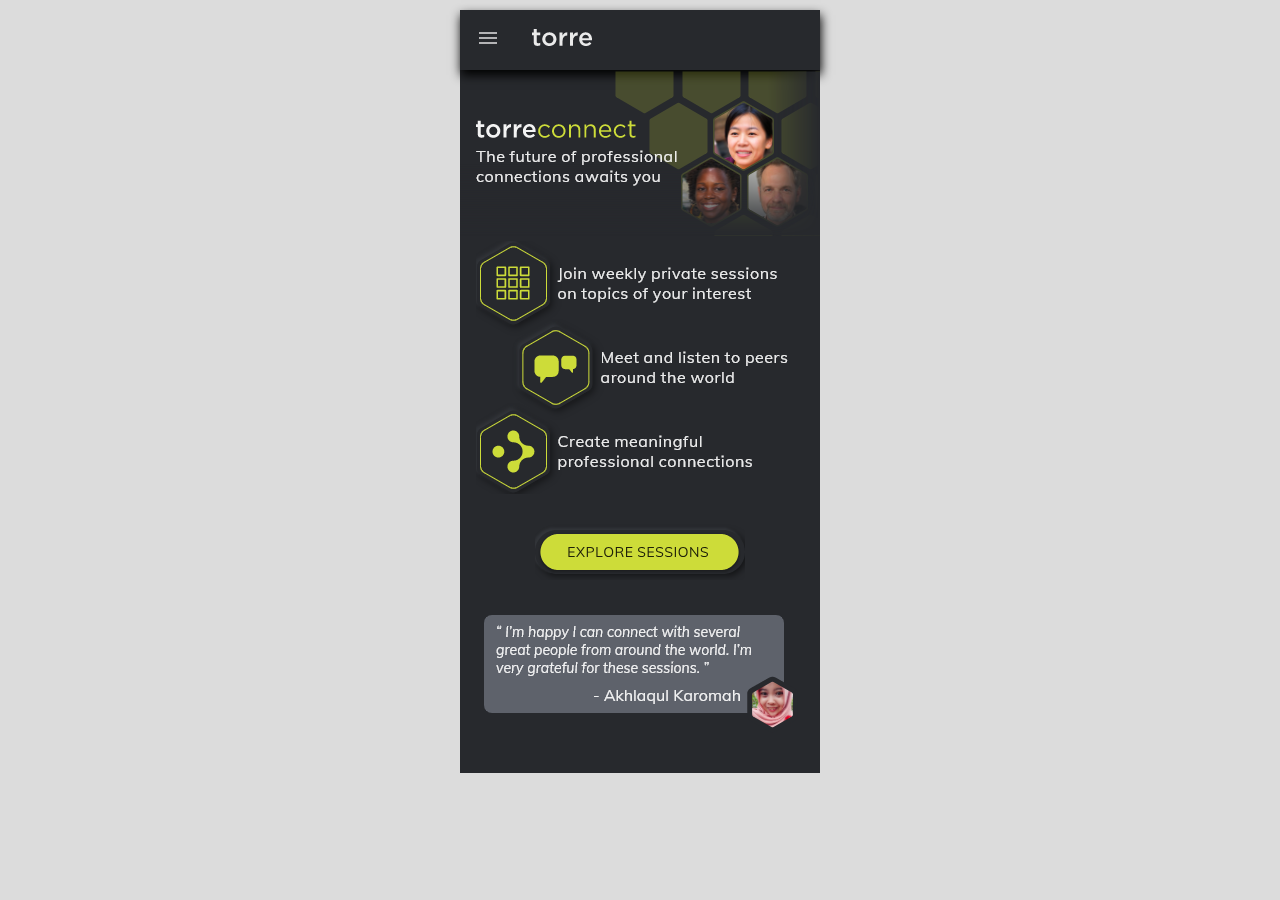
==== conect.html @ eb051bb3 "first 2 screens" ====
<!DOCTYPE html>
<html lang="en">
<head>
    <meta charset="UTF-8">
    <meta name="viewport" content="width=device-width, initial-scale=1.0">
    <link rel="stylesheet" href="css/main.css">
    <link rel="stylesheet" href="css/conect.css">
</head>
<body>
    <div class="main">
        <div class="appbar">
            <img src="images/connect/appbar_simple.png" alt="">
        </div>
        <img src="images/connect/lp_banner.png" alt="">
        <img class="center" src="images/connect/Group.png" alt="">
        <svg class="center" width="210px" height="56px" viewBox="0 0 210 56" version="1.1" xmlns:xlink="http://www.w3.org/1999/xlink" xmlns="http://www.w3.org/2000/svg">
        <desc>Created with Lunacy</desc>
        <defs>
            <filter filterUnits="userSpaceOnUse" color-interpolation-filters="sRGB" id="filter_1">
            <feFlood flood-opacity="0" result="BackgroundImageFix" />
            <feColorMatrix in="SourceAlpha" type="matrix" values="0 0 0 0 0 0 0 0 0 0 0 0 0 0 0 0 0 0 127 0" />
            <feOffset dx="2" dy="2" />
            <feGaussianBlur stdDeviation="3" />
            <feColorMatrix type="matrix" values="0 0 0 0 0.003921569 0 0 0 0 0.003921569 0 0 0 0 0.003921569 0 0 0 0.5019608 0" />
            <feBlend mode="normal" in2="BackgroundImageFix" result="effect0_dropShadow" />
            <feColorMatrix in="SourceAlpha" type="matrix" values="0 0 0 0 0 0 0 0 0 0 0 0 0 0 0 0 0 0 127 0" />
            <feOffset dx="-2" dy="-2" />
            <feGaussianBlur stdDeviation="1" />
            <feColorMatrix type="matrix" values="0 0 0 0 0.21960784 0 0 0 0 0.23137255 0 0 0 0 0.2509804 0 0 0 0.69803923 0" />
            <feBlend mode="normal" in2="effect0_dropShadow" result="effect1_dropShadow" />
            <feBlend mode="normal" in="SourceGraphic" in2="effect1_dropShadow" result="shape" />
            </filter>
            <filter filterUnits="userSpaceOnUse" color-interpolation-filters="sRGB" id="filter_2">
            <feFlood flood-opacity="0" result="BackgroundImageFix" />
            <feColorMatrix in="SourceAlpha" type="matrix" values="0 0 0 0 0 0 0 0 0 0 0 0 0 0 0 0 0 0 127 0" />
            <feOffset dx="0" dy="2" />
            <feGaussianBlur stdDeviation="1" />
            <feColorMatrix type="matrix" values="0 0 0 0 0 0 0 0 0 0 0 0 0 0 0 0 0 0 0.23921569 0" />
            <feBlend mode="normal" in2="BackgroundImageFix" result="effect0_dropShadow" />
            <feColorMatrix in="SourceAlpha" type="matrix" values="0 0 0 0 0 0 0 0 0 0 0 0 0 0 0 0 0 0 127 0" />
            <feOffset dx="0" dy="0" />
            <feGaussianBlur stdDeviation="1" />
            <feColorMatrix type="matrix" values="0 0 0 0 0 0 0 0 0 0 0 0 0 0 0 0 0 0 0.12156863 0" />
            <feBlend mode="normal" in2="effect0_dropShadow" result="effect1_dropShadow" />
            <feBlend mode="normal" in="SourceGraphic" in2="effect1_dropShadow" result="shape" />
            </filter>
        </defs>
        <g id="button">
            <g id="Group-3">
            <g filter="url(#filter_1)">
                <path d="M0 21.999L0 22.001Q0 22.541 0.0264988 23.0804Q0.0529975 23.6198 0.105931 24.1573Q0.158865 24.6947 0.238106 25.2289Q0.317347 25.7631 0.422705 26.2928Q0.528062 26.8225 0.659282 27.3463Q0.790503 27.8702 0.947269 28.387Q1.10404 28.9038 1.28597 29.4122Q1.46791 29.9207 1.67457 30.4196Q1.88124 30.9186 2.11214 31.4068Q2.34304 31.895 2.59761 32.3713Q2.85219 32.8475 3.12983 33.3107Q3.40747 33.774 3.7075 34.223Q4.00753 34.672 4.32924 35.1058Q4.65094 35.5396 4.99354 35.957Q5.33614 36.3745 5.69882 36.7746Q6.06149 37.1748 6.44336 37.5566Q6.82523 37.9385 7.22537 38.3012Q7.62552 38.6639 8.04298 39.0065Q8.46044 39.3491 8.89421 39.6708Q9.32798 39.9925 9.77701 40.2925Q10.226 40.5925 10.6893 40.8702Q11.1525 41.1478 11.6287 41.4024Q12.105 41.657 12.5932 41.8879Q13.0814 42.1188 13.5803 42.3254Q14.0793 42.5321 14.5878 42.714Q15.0962 42.896 15.613 43.0527Q16.1298 43.2095 16.6537 43.3407Q17.1775 43.4719 17.7072 43.5773Q18.2369 43.6826 18.7711 43.7619Q19.3053 43.8411 19.8427 43.8941Q20.3802 43.947 20.9196 43.9735Q21.459 44 21.999 44L188.001 44Q188.541 44 189.08 43.9735Q189.62 43.947 190.157 43.8941Q190.695 43.8411 191.229 43.7619Q191.763 43.6826 192.293 43.5773Q192.822 43.4719 193.346 43.3407Q193.87 43.2095 194.387 43.0527Q194.904 42.896 195.412 42.714Q195.921 42.5321 196.42 42.3254Q196.919 42.1188 197.407 41.8879Q197.895 41.657 198.371 41.4024Q198.847 41.1478 199.311 40.8702Q199.774 40.5925 200.223 40.2925Q200.672 39.9925 201.106 39.6708Q201.54 39.3491 201.957 39.0065Q202.374 38.6639 202.775 38.3012Q203.175 37.9385 203.557 37.5566Q203.938 37.1748 204.301 36.7746Q204.664 36.3745 205.006 35.957Q205.349 35.5396 205.671 35.1058Q205.992 34.672 206.292 34.223Q206.592 33.774 206.87 33.3107Q207.148 32.8475 207.402 32.3713Q207.657 31.895 207.888 31.4068Q208.119 30.9186 208.325 30.4196Q208.532 29.9207 208.714 29.4122Q208.896 28.9038 209.053 28.387Q209.209 27.8702 209.341 27.3463Q209.472 26.8225 209.577 26.2928Q209.683 25.7631 209.762 25.2289Q209.841 24.6947 209.894 24.1573Q209.947 23.6198 209.973 23.0804Q210 22.541 210 22.001L210 21.999Q210 21.459 209.973 20.9196Q209.947 20.3802 209.894 19.8427Q209.841 19.3053 209.762 18.7711Q209.683 18.2369 209.577 17.7072Q209.472 17.1775 209.341 16.6537Q209.209 16.1298 209.053 15.613Q208.896 15.0962 208.714 14.5878Q208.532 14.0793 208.325 13.5803Q208.119 13.0814 207.888 12.5932Q207.657 12.105 207.402 11.6287Q207.148 11.1525 206.87 10.6893Q206.592 10.226 206.292 9.77701Q205.992 9.32798 205.671 8.89421Q205.349 8.46044 205.006 8.04298Q204.664 7.62552 204.301 7.22537Q203.938 6.82523 203.557 6.44336Q203.175 6.06149 202.775 5.69882Q202.374 5.33614 201.957 4.99354Q201.54 4.65094 201.106 4.32924Q200.672 4.00753 200.223 3.7075Q199.774 3.40747 199.311 3.12983Q198.847 2.85219 198.371 2.59761Q197.895 2.34304 197.407 2.11214Q196.919 1.88124 196.42 1.67457Q195.921 1.46791 195.412 1.28597Q194.904 1.10404 194.387 0.947269Q193.87 0.790503 193.346 0.659282Q192.822 0.528062 192.293 0.422705Q191.763 0.317347 191.229 0.238106Q190.695 0.158865 190.157 0.105931Q189.62 0.0529975 189.08 0.0264988Q188.541 0 188.001 0L21.999 0Q21.459 0 20.9196 0.0264988Q20.3802 0.0529975 19.8427 0.105931Q19.3053 0.158865 18.7711 0.238106Q18.2369 0.317347 17.7072 0.422705Q17.1775 0.528062 16.6537 0.659282Q16.1298 0.790503 15.613 0.947269Q15.0962 1.10404 14.5878 1.28597Q14.0793 1.46791 13.5803 1.67457Q13.0814 1.88124 12.5932 2.11214Q12.105 2.34304 11.6287 2.59761Q11.1525 2.85219 10.6893 3.12983Q10.226 3.40747 9.77701 3.7075Q9.32798 4.00753 8.89421 4.32924Q8.46044 4.65094 8.04298 4.99354Q7.62552 5.33614 7.22537 5.69882Q6.82523 6.06149 6.44336 6.44336Q6.06149 6.82523 5.69882 7.22537Q5.33614 7.62552 4.99354 8.04298Q4.65094 8.46044 4.32924 8.89421Q4.00753 9.32798 3.7075 9.77701Q3.40747 10.226 3.12983 10.6893Q2.85219 11.1525 2.59761 11.6287Q2.34304 12.105 2.11214 12.5932Q1.88124 13.0814 1.67457 13.5803Q1.46791 14.0793 1.28597 14.5878Q1.10404 15.0962 0.947269 15.613Q0.790503 16.1298 0.659282 16.6537Q0.528062 17.1775 0.422705 17.7072Q0.317347 18.2369 0.238106 18.7711Q0.158865 19.3053 0.105931 19.8427Q0.0529975 20.3802 0.0264988 20.9196Q0 21.459 0 21.999Z" transform="translate(0 6)" id="button-bg" fill="#27292D" stroke="none" />
            </g>
            <g id="Group">
                <g filter="url(#filter_2)">
                <path d="M0 17.999L0 18.001Q0 18.4428 0.0216806 18.8842Q0.0433612 19.3255 0.0866701 19.7652Q0.129979 20.2049 0.194812 20.642Q0.259645 21.0791 0.345846 21.5124Q0.432047 21.9458 0.539407 22.3744Q0.646768 22.803 0.775031 23.2258Q0.903293 23.6487 1.05215 24.0647Q1.201 24.4807 1.37009 24.8889Q1.53918 25.2971 1.7281 25.6966Q1.91701 26.096 2.1253 26.4857Q2.33359 26.8753 2.56074 27.2543Q2.7879 27.6333 3.03338 28.0007Q3.27886 28.3681 3.54207 28.723Q3.80528 29.0779 4.08558 29.4194Q4.36589 29.761 4.66262 30.0884Q4.95935 30.4158 5.27178 30.7282Q5.58422 31.0406 5.91161 31.3374Q6.239 31.6341 6.58055 31.9144Q6.92211 32.1947 7.27701 32.4579Q7.63191 32.7211 7.99929 32.9666Q8.36668 33.2121 8.74566 33.4393Q9.12465 33.6664 9.51433 33.8747Q9.90401 34.083 10.3034 34.2719Q10.7029 34.4608 11.1111 34.6299Q11.5193 34.799 11.9353 34.9478Q12.3513 35.0967 12.7742 35.225Q13.197 35.3532 13.6256 35.4606Q14.0542 35.5679 14.4876 35.6541Q14.9209 35.7403 15.358 35.8052Q15.7951 35.87 16.2348 35.9133Q16.6745 35.9566 17.1158 35.9783Q17.5571 36 17.999 36L180.155 36Q180.596 36 181.038 35.9783Q181.479 35.9566 181.919 35.9133Q182.358 35.87 182.796 35.8052Q183.233 35.7403 183.666 35.6541Q184.099 35.5679 184.528 35.4606Q184.957 35.3532 185.379 35.225Q185.802 35.0967 186.218 34.9478Q186.634 34.799 187.042 34.6299Q187.451 34.4608 187.85 34.2719Q188.249 34.083 188.639 33.8747Q189.029 33.6664 189.408 33.4393Q189.787 33.2121 190.154 32.9666Q190.522 32.7211 190.876 32.4579Q191.231 32.1947 191.573 31.9144Q191.914 31.6341 192.242 31.3374Q192.569 31.0406 192.882 30.7282Q193.194 30.4158 193.491 30.0884Q193.788 29.761 194.068 29.4194Q194.348 29.0779 194.611 28.723Q194.875 28.3681 195.12 28.0007Q195.366 27.6333 195.593 27.2543Q195.82 26.8753 196.028 26.4857Q196.236 26.096 196.425 25.6966Q196.614 25.2971 196.783 24.8889Q196.952 24.4807 197.101 24.0647Q197.25 23.6487 197.378 23.2258Q197.507 22.803 197.614 22.3744Q197.721 21.9458 197.808 21.5124Q197.894 21.0791 197.959 20.642Q198.024 20.2049 198.067 19.7652Q198.11 19.3255 198.132 18.8842Q198.154 18.4428 198.154 18.001L198.154 17.999Q198.154 17.5571 198.132 17.1158Q198.11 16.6745 198.067 16.2348Q198.023 15.7951 197.959 15.358Q197.894 14.9209 197.808 14.4876Q197.721 14.0542 197.614 13.6256Q197.507 13.197 197.378 12.7742Q197.25 12.3513 197.101 11.9353Q196.952 11.5193 196.783 11.1111Q196.614 10.7029 196.425 10.3034Q196.236 9.90401 196.028 9.51433Q195.82 9.12465 195.593 8.74567Q195.366 8.36668 195.12 7.99929Q194.875 7.63191 194.611 7.27701Q194.348 6.92211 194.068 6.58056Q193.788 6.239 193.491 5.91161Q193.194 5.58422 192.882 5.27178Q192.569 4.95935 192.242 4.66262Q191.914 4.36589 191.573 4.08558Q191.231 3.80528 190.876 3.54207Q190.522 3.27886 190.154 3.03338Q189.787 2.7879 189.408 2.56074Q189.029 2.33359 188.639 2.1253Q188.249 1.91701 187.85 1.7281Q187.451 1.53918 187.042 1.37009Q186.634 1.201 186.218 1.05215Q185.802 0.903293 185.379 0.775031Q184.957 0.646768 184.528 0.539407Q184.099 0.432047 183.666 0.345846Q183.233 0.259645 182.796 0.194812Q182.358 0.129979 181.919 0.0866701Q181.479 0.0433612 181.038 0.0216806Q180.596 0 180.155 0L17.999 0Q17.5571 0 17.1158 0.0216806Q16.6745 0.0433612 16.2348 0.0866701Q15.7951 0.129979 15.358 0.194812Q14.9209 0.259645 14.4876 0.345846Q14.0542 0.432047 13.6256 0.539407Q13.197 0.646768 12.7742 0.775031Q12.3513 0.903293 11.9353 1.05215Q11.5193 1.201 11.1111 1.37009Q10.7029 1.53918 10.3034 1.7281Q9.90401 1.91701 9.51433 2.1253Q9.12465 2.33359 8.74567 2.56074Q8.36668 2.7879 7.99929 3.03338Q7.63191 3.27886 7.27701 3.54207Q6.92211 3.80528 6.58056 4.08558Q6.239 4.36589 5.91161 4.66262Q5.58422 4.95935 5.27178 5.27178Q4.95935 5.58422 4.66262 5.91161Q4.36589 6.239 4.08558 6.58055Q3.80528 6.92211 3.54207 7.27701Q3.27886 7.63191 3.03338 7.99929Q2.7879 8.36668 2.56074 8.74566Q2.33359 9.12465 2.1253 9.51433Q1.91701 9.90401 1.7281 10.3034Q1.53918 10.7029 1.37009 11.1111Q1.201 11.5193 1.05215 11.9353Q0.903293 12.3513 0.775031 12.7742Q0.646768 13.197 0.539407 13.6256Q0.432047 14.0542 0.345846 14.4876Q0.259645 14.9209 0.194812 15.358Q0.129979 15.7951 0.0866701 16.2348Q0.0433612 16.6745 0.0216806 17.1158Q0 17.5571 0 17.999Z" transform="translate(5.43305 10)" id="button-bg" fill="#CDDC39" stroke="none" />
                </g>
                <g id="EXPLORE-SESSIONS" fill="#000000" fill-opacity="0.8509804">
                <path d="M71.274 32.48Q72.289 33.096 73.689 33.096Q75.089 33.096 76.104 32.48Q77.119 31.864 77.672 30.716Q78.225 29.568 78.225 27.986Q78.225 26.418 77.679 25.277Q77.133 24.136 76.111 23.52Q75.089 22.904 73.689 22.904Q72.275 22.904 71.26 23.52Q70.245 24.136 69.699 25.277Q69.153 26.418 69.153 28Q69.153 29.568 69.706 30.716Q70.259 31.864 71.274 32.48ZM106.577 33.096Q105.807 33.096 105.135 32.963Q104.463 32.83 103.889 32.543Q103.315 32.256 102.853 31.836L103.287 30.954Q104.043 31.584 104.806 31.85Q105.569 32.116 106.591 32.116Q107.781 32.116 108.439 31.647Q109.097 31.178 109.097 30.324Q109.097 29.806 108.768 29.491Q108.439 29.176 107.872 28.987Q107.305 28.798 106.591 28.63Q105.877 28.476 105.233 28.273Q104.589 28.07 104.092 27.762Q103.595 27.454 103.315 26.978Q103.035 26.502 103.035 25.788Q103.035 24.934 103.483 24.283Q103.931 23.632 104.743 23.268Q105.555 22.904 106.661 22.904Q107.347 22.904 107.977 23.051Q108.607 23.198 109.146 23.478Q109.685 23.758 110.105 24.164L109.657 25.046Q108.971 24.444 108.243 24.164Q107.515 23.884 106.661 23.884Q105.499 23.884 104.841 24.374Q104.183 24.864 104.183 25.746Q104.183 26.292 104.477 26.628Q104.771 26.964 105.303 27.167Q105.835 27.37 106.521 27.538Q107.249 27.706 107.921 27.902Q108.593 28.098 109.118 28.385Q109.643 28.672 109.951 29.127Q110.259 29.582 110.259 30.282Q110.259 31.136 109.811 31.766Q109.363 32.396 108.537 32.746Q107.711 33.096 106.577 33.096ZM124.531 33.096Q123.761 33.096 123.089 32.963Q122.417 32.83 121.843 32.543Q121.269 32.256 120.807 31.836L121.241 30.954Q121.997 31.584 122.76 31.85Q123.523 32.116 124.545 32.116Q125.735 32.116 126.393 31.647Q127.051 31.178 127.051 30.324Q127.051 29.806 126.722 29.491Q126.393 29.176 125.826 28.987Q125.259 28.798 124.545 28.63Q123.831 28.476 123.187 28.273Q122.543 28.07 122.046 27.762Q121.549 27.454 121.269 26.978Q120.989 26.502 120.989 25.788Q120.989 24.934 121.437 24.283Q121.885 23.632 122.697 23.268Q123.509 22.904 124.615 22.904Q125.301 22.904 125.931 23.051Q126.561 23.198 127.1 23.478Q127.639 23.758 128.059 24.164L127.611 25.046Q126.925 24.444 126.197 24.164Q125.469 23.884 124.615 23.884Q123.453 23.884 122.795 24.374Q122.137 24.864 122.137 25.746Q122.137 26.292 122.431 26.628Q122.725 26.964 123.257 27.167Q123.789 27.37 124.475 27.538Q125.203 27.706 125.875 27.902Q126.547 28.098 127.072 28.385Q127.597 28.672 127.905 29.127Q128.213 29.582 128.213 30.282Q128.213 31.136 127.765 31.766Q127.317 32.396 126.491 32.746Q125.665 33.096 124.531 33.096ZM132.311 32.963Q132.983 33.096 133.753 33.096Q134.887 33.096 135.713 32.746Q136.539 32.396 136.987 31.766Q137.435 31.136 137.435 30.282Q137.435 29.582 137.127 29.127Q136.819 28.672 136.294 28.385Q135.769 28.098 135.097 27.902Q134.425 27.706 133.697 27.538Q133.011 27.37 132.479 27.167Q131.947 26.964 131.653 26.628Q131.359 26.292 131.359 25.746Q131.359 24.864 132.017 24.374Q132.675 23.884 133.837 23.884Q134.691 23.884 135.419 24.164Q136.147 24.444 136.833 25.046L137.281 24.164Q136.861 23.758 136.322 23.478Q135.783 23.198 135.153 23.051Q134.523 22.904 133.837 22.904Q132.731 22.904 131.919 23.268Q131.107 23.632 130.659 24.283Q130.211 24.934 130.211 25.788Q130.211 26.502 130.491 26.978Q130.771 27.454 131.268 27.762Q131.765 28.07 132.409 28.273Q133.053 28.476 133.767 28.63Q134.481 28.798 135.048 28.987Q135.615 29.176 135.944 29.491Q136.273 29.806 136.273 30.324Q136.273 31.178 135.615 31.647Q134.957 32.116 133.767 32.116Q132.745 32.116 131.982 31.85Q131.219 31.584 130.463 30.954L130.029 31.836Q130.491 32.256 131.065 32.543Q131.639 32.83 132.311 32.963ZM145.68 32.48Q146.695 33.096 148.095 33.096Q149.495 33.096 150.51 32.48Q151.525 31.864 152.078 30.716Q152.631 29.568 152.631 27.986Q152.631 26.418 152.085 25.277Q151.539 24.136 150.517 23.52Q149.495 22.904 148.095 22.904Q146.681 22.904 145.666 23.52Q144.651 24.136 144.105 25.277Q143.559 26.418 143.559 28Q143.559 29.568 144.112 30.716Q144.665 31.864 145.68 32.48ZM167.897 32.963Q168.569 33.096 169.339 33.096Q170.473 33.096 171.299 32.746Q172.125 32.396 172.573 31.766Q173.021 31.136 173.021 30.282Q173.021 29.582 172.713 29.127Q172.405 28.672 171.88 28.385Q171.355 28.098 170.683 27.902Q170.011 27.706 169.283 27.538Q168.597 27.37 168.065 27.167Q167.533 26.964 167.239 26.628Q166.945 26.292 166.945 25.746Q166.945 24.864 167.603 24.374Q168.261 23.884 169.423 23.884Q170.277 23.884 171.005 24.164Q171.733 24.444 172.419 25.046L172.867 24.164Q172.447 23.758 171.908 23.478Q171.369 23.198 170.739 23.051Q170.109 22.904 169.423 22.904Q168.317 22.904 167.505 23.268Q166.693 23.632 166.245 24.283Q165.797 24.934 165.797 25.788Q165.797 26.502 166.077 26.978Q166.357 27.454 166.854 27.762Q167.351 28.07 167.995 28.273Q168.639 28.476 169.353 28.63Q170.067 28.798 170.634 28.987Q171.201 29.176 171.53 29.491Q171.859 29.806 171.859 30.324Q171.859 31.178 171.201 31.647Q170.543 32.116 169.353 32.116Q168.331 32.116 167.568 31.85Q166.805 31.584 166.049 30.954L165.615 31.836Q166.077 32.256 166.651 32.543Q167.225 32.83 167.897 32.963ZM33.413 32.984L33.413 23.016L39.713 23.016L39.713 23.968L34.547 23.968L34.547 27.44L39.433 27.44L39.433 28.406L34.547 28.406L34.547 32.032L39.713 32.032L39.713 32.984L33.413 32.984ZM42.397 32.984L41.025 32.984L44.819 27.874L41.207 23.016L42.579 23.016L45.491 27.02L48.403 23.016L49.761 23.016L46.135 27.888L49.929 32.984L48.571 32.984L45.477 28.756L42.397 32.984ZM51.773 23.016L51.773 32.984L52.921 32.984L52.921 28.602L55.749 28.602Q57.275 28.602 58.143 27.846Q59.011 27.09 59.011 25.802Q59.011 24.5 58.15 23.758Q57.289 23.016 55.749 23.016L51.773 23.016ZM61.387 32.984L61.387 23.016L62.535 23.016L62.535 32.004L67.533 32.004L67.533 32.984L61.387 32.984ZM80.825 23.016L84.787 23.016Q86.397 23.016 87.258 23.73Q88.119 24.444 88.119 25.788Q88.119 27.076 87.244 27.811Q86.7878 28.1942 86.1395 28.3776Q86.4877 28.4411 86.761 28.651Q87.153 28.952 87.391 29.61L88.651 32.984L87.433 32.984L86.201 29.666Q85.963 29.036 85.55 28.833Q85.137 28.63 84.451 28.63L81.959 28.63L81.959 32.984L80.825 32.984L80.825 23.016ZM97.327 23.016L91.027 23.016L91.027 32.984L97.327 32.984L97.327 32.032L92.161 32.032L92.161 28.406L97.047 28.406L97.047 27.44L92.161 27.44L92.161 23.968L97.327 23.968L97.327 23.016ZM118.935 23.016L112.635 23.016L112.635 32.984L118.935 32.984L118.935 32.032L113.769 32.032L113.769 28.406L118.655 28.406L118.655 27.44L113.769 27.44L113.769 23.968L118.935 23.968L118.935 23.016ZM139.811 23.016L140.959 23.016L140.959 32.984L139.811 32.984L139.811 23.016ZM155.231 23.016L156.113 23.016L162.133 31.0382L162.133 23.016L163.225 23.016L163.225 32.984L162.329 32.984L156.309 24.9573L156.309 32.984L155.231 32.984L155.231 23.016ZM76.153 31.045Q75.271 32.116 73.689 32.116Q72.107 32.116 71.218 31.038Q70.329 29.96 70.329 27.986Q70.329 26.012 71.218 24.948Q72.107 23.884 73.689 23.884Q75.271 23.884 76.153 24.941Q77.035 25.998 77.035 27.986Q77.035 29.974 76.153 31.045ZM150.559 31.045Q149.677 32.116 148.095 32.116Q146.513 32.116 145.624 31.038Q144.735 29.96 144.735 27.986Q144.735 26.012 145.624 24.948Q146.513 23.884 148.095 23.884Q149.677 23.884 150.559 24.941Q151.441 25.998 151.441 27.986Q151.441 29.974 150.559 31.045ZM55.651 27.65L52.921 27.65L52.921 23.968L55.651 23.968Q56.757 23.968 57.317 24.444Q57.877 24.92 57.877 25.802Q57.877 26.684 57.317 27.167Q56.757 27.65 55.651 27.65ZM81.959 27.678L84.689 27.678Q85.851 27.678 86.418 27.202Q86.985 26.726 86.985 25.802Q86.985 24.878 86.425 24.423Q85.865 23.968 84.689 23.968L81.959 23.968L81.959 27.678Z" />
                </g>
            </g>
            </g>
        </g>
        </svg>
        <img class="center" src="images/connect/testimonial copy 2.png" alt="">
    </div>
</body>
</html>
---- css/main.css ----
body {
    width: 360px;
    height: 640px;
    margin: 10px auto;
    background-color: gainsboro;
}
---- css/conect.css ----
body {
    width: 360px;
    max-height: 640px;
    margin: 10px auto;
    background-color: gainsboro;
}

.main {
    position: relative;
    background-color: #27292D;
    padding-bottom: 40px;
}

.appbar {
    box-shadow: 1px 5px 10px black;
}

.center {
    margin: auto;
    display: block;
}

svg {
    margin: 30px auto !important;
}
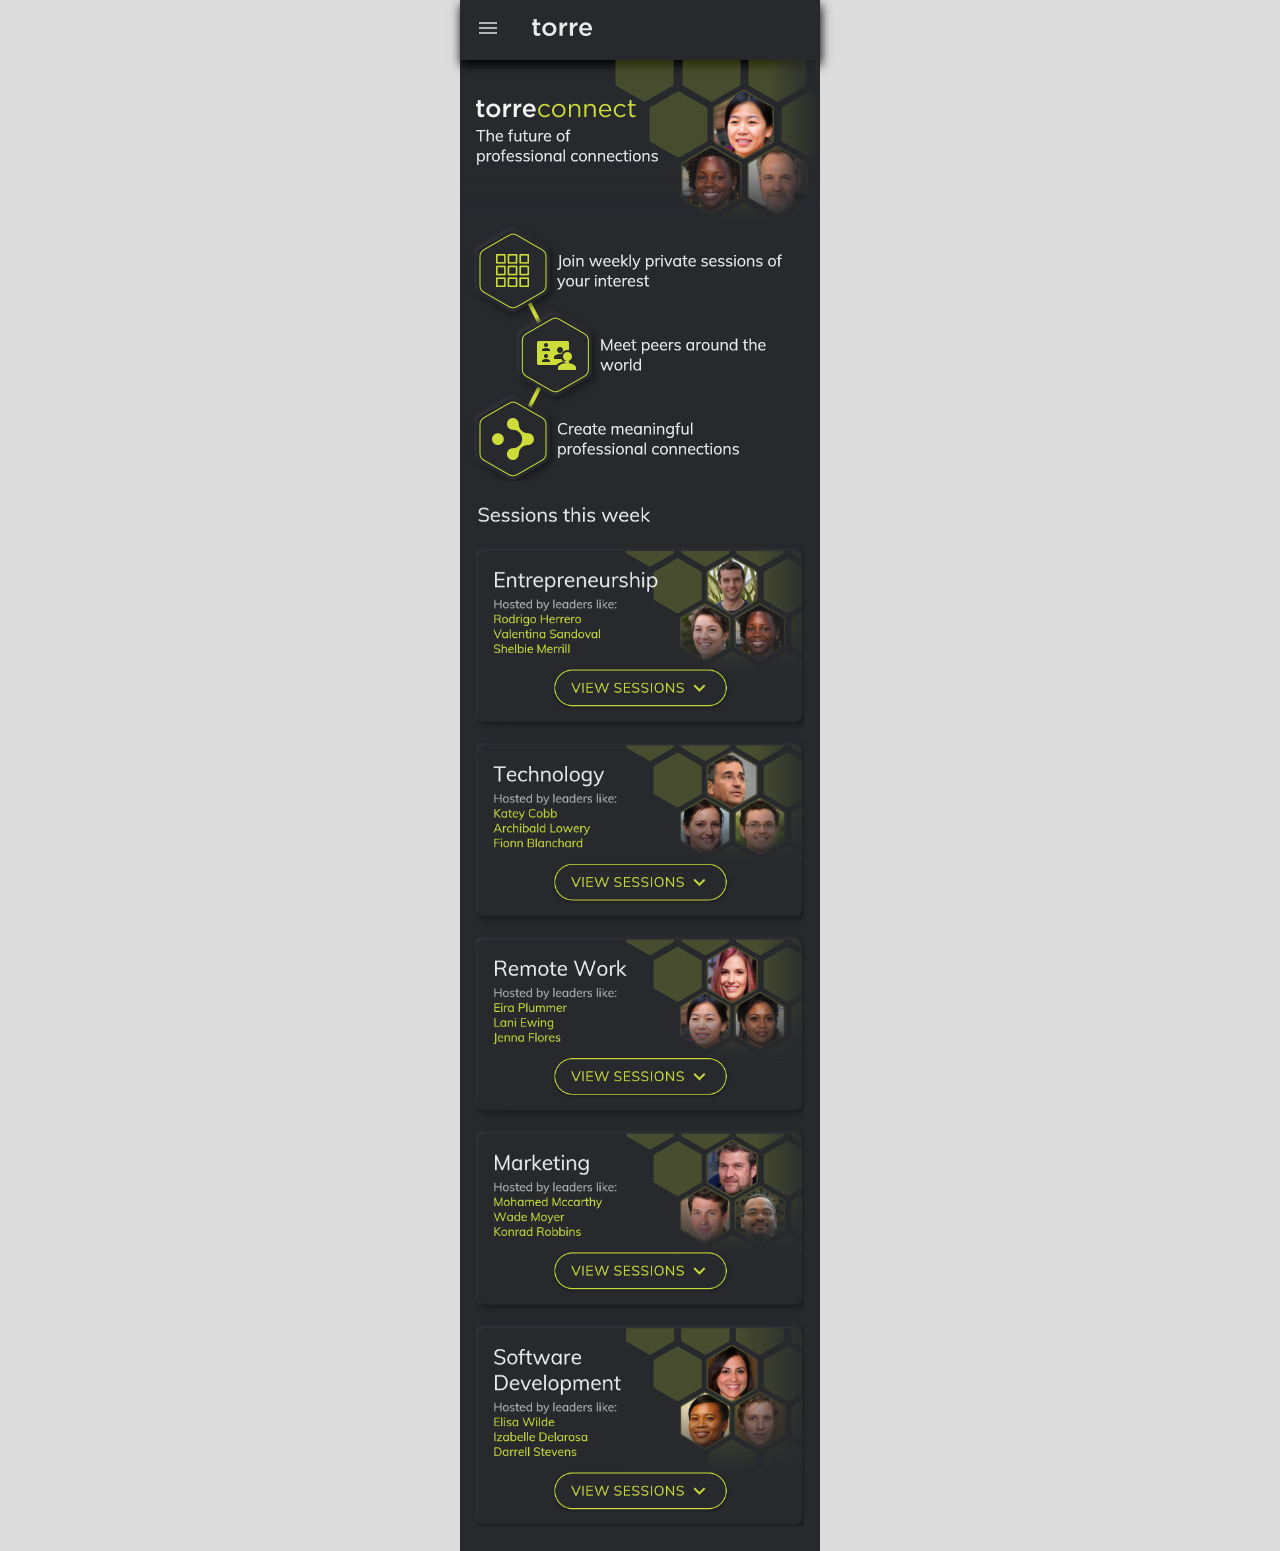
==== commit 4a13ddc4: "motivations-setup" ====
--- a/conect.html
+++ b/conect.html
@@ -11,57 +11,13 @@
         <div class="appbar">
             <img src="images/connect/appbar_simple.png" alt="">
         </div>
-        <img src="images/connect/lp_banner.png" alt="">
-        <img class="center" src="images/connect/Group.png" alt="">
-        <svg class="center" width="210px" height="56px" viewBox="0 0 210 56" version="1.1" xmlns:xlink="http://www.w3.org/1999/xlink" xmlns="http://www.w3.org/2000/svg">
-        <desc>Created with Lunacy</desc>
-        <defs>
-            <filter filterUnits="userSpaceOnUse" color-interpolation-filters="sRGB" id="filter_1">
-            <feFlood flood-opacity="0" result="BackgroundImageFix" />
-            <feColorMatrix in="SourceAlpha" type="matrix" values="0 0 0 0 0 0 0 0 0 0 0 0 0 0 0 0 0 0 127 0" />
-            <feOffset dx="2" dy="2" />
-            <feGaussianBlur stdDeviation="3" />
-            <feColorMatrix type="matrix" values="0 0 0 0 0.003921569 0 0 0 0 0.003921569 0 0 0 0 0.003921569 0 0 0 0.5019608 0" />
-            <feBlend mode="normal" in2="BackgroundImageFix" result="effect0_dropShadow" />
-            <feColorMatrix in="SourceAlpha" type="matrix" values="0 0 0 0 0 0 0 0 0 0 0 0 0 0 0 0 0 0 127 0" />
-            <feOffset dx="-2" dy="-2" />
-            <feGaussianBlur stdDeviation="1" />
-            <feColorMatrix type="matrix" values="0 0 0 0 0.21960784 0 0 0 0 0.23137255 0 0 0 0 0.2509804 0 0 0 0.69803923 0" />
-            <feBlend mode="normal" in2="effect0_dropShadow" result="effect1_dropShadow" />
-            <feBlend mode="normal" in="SourceGraphic" in2="effect1_dropShadow" result="shape" />
-            </filter>
-            <filter filterUnits="userSpaceOnUse" color-interpolation-filters="sRGB" id="filter_2">
-            <feFlood flood-opacity="0" result="BackgroundImageFix" />
-            <feColorMatrix in="SourceAlpha" type="matrix" values="0 0 0 0 0 0 0 0 0 0 0 0 0 0 0 0 0 0 127 0" />
-            <feOffset dx="0" dy="2" />
-            <feGaussianBlur stdDeviation="1" />
-            <feColorMatrix type="matrix" values="0 0 0 0 0 0 0 0 0 0 0 0 0 0 0 0 0 0 0.23921569 0" />
-            <feBlend mode="normal" in2="BackgroundImageFix" result="effect0_dropShadow" />
-            <feColorMatrix in="SourceAlpha" type="matrix" values="0 0 0 0 0 0 0 0 0 0 0 0 0 0 0 0 0 0 127 0" />
-            <feOffset dx="0" dy="0" />
-            <feGaussianBlur stdDeviation="1" />
-            <feColorMatrix type="matrix" values="0 0 0 0 0 0 0 0 0 0 0 0 0 0 0 0 0 0 0.12156863 0" />
-            <feBlend mode="normal" in2="effect0_dropShadow" result="effect1_dropShadow" />
-            <feBlend mode="normal" in="SourceGraphic" in2="effect1_dropShadow" result="shape" />
-            </filter>
-        </defs>
-        <g id="button">
-            <g id="Group-3">
-            <g filter="url(#filter_1)">
-                <path d="M0 21.999L0 22.001Q0 22.541 0.0264988 23.0804Q0.0529975 23.6198 0.105931 24.1573Q0.158865 24.6947 0.238106 25.2289Q0.317347 25.7631 0.422705 26.2928Q0.528062 26.8225 0.659282 27.3463Q0.790503 27.8702 0.947269 28.387Q1.10404 28.9038 1.28597 29.4122Q1.46791 29.9207 1.67457 30.4196Q1.88124 30.9186 2.11214 31.4068Q2.34304 31.895 2.59761 32.3713Q2.85219 32.8475 3.12983 33.3107Q3.40747 33.774 3.7075 34.223Q4.00753 34.672 4.32924 35.1058Q4.65094 35.5396 4.99354 35.957Q5.33614 36.3745 5.69882 36.7746Q6.06149 37.1748 6.44336 37.5566Q6.82523 37.9385 7.22537 38.3012Q7.62552 38.6639 8.04298 39.0065Q8.46044 39.3491 8.89421 39.6708Q9.32798 39.9925 9.77701 40.2925Q10.226 40.5925 10.6893 40.8702Q11.1525 41.1478 11.6287 41.4024Q12.105 41.657 12.5932 41.8879Q13.0814 42.1188 13.5803 42.3254Q14.0793 42.5321 14.5878 42.714Q15.0962 42.896 15.613 43.0527Q16.1298 43.2095 16.6537 43.3407Q17.1775 43.4719 17.7072 43.5773Q18.2369 43.6826 18.7711 43.7619Q19.3053 43.8411 19.8427 43.8941Q20.3802 43.947 20.9196 43.9735Q21.459 44 21.999 44L188.001 44Q188.541 44 189.08 43.9735Q189.62 43.947 190.157 43.8941Q190.695 43.8411 191.229 43.7619Q191.763 43.6826 192.293 43.5773Q192.822 43.4719 193.346 43.3407Q193.87 43.2095 194.387 43.0527Q194.904 42.896 195.412 42.714Q195.921 42.5321 196.42 42.3254Q196.919 42.1188 197.407 41.8879Q197.895 41.657 198.371 41.4024Q198.847 41.1478 199.311 40.8702Q199.774 40.5925 200.223 40.2925Q200.672 39.9925 201.106 39.6708Q201.54 39.3491 201.957 39.0065Q202.374 38.6639 202.775 38.3012Q203.175 37.9385 203.557 37.5566Q203.938 37.1748 204.301 36.7746Q204.664 36.3745 205.006 35.957Q205.349 35.5396 205.671 35.1058Q205.992 34.672 206.292 34.223Q206.592 33.774 206.87 33.3107Q207.148 32.8475 207.402 32.3713Q207.657 31.895 207.888 31.4068Q208.119 30.9186 208.325 30.4196Q208.532 29.9207 208.714 29.4122Q208.896 28.9038 209.053 28.387Q209.209 27.8702 209.341 27.3463Q209.472 26.8225 209.577 26.2928Q209.683 25.7631 209.762 25.2289Q209.841 24.6947 209.894 24.1573Q209.947 23.6198 209.973 23.0804Q210 22.541 210 22.001L210 21.999Q210 21.459 209.973 20.9196Q209.947 20.3802 209.894 19.8427Q209.841 19.3053 209.762 18.7711Q209.683 18.2369 209.577 17.7072Q209.472 17.1775 209.341 16.6537Q209.209 16.1298 209.053 15.613Q208.896 15.0962 208.714 14.5878Q208.532 14.0793 208.325 13.5803Q208.119 13.0814 207.888 12.5932Q207.657 12.105 207.402 11.6287Q207.148 11.1525 206.87 10.6893Q206.592 10.226 206.292 9.77701Q205.992 9.32798 205.671 8.89421Q205.349 8.46044 205.006 8.04298Q204.664 7.62552 204.301 7.22537Q203.938 6.82523 203.557 6.44336Q203.175 6.06149 202.775 5.69882Q202.374 5.33614 201.957 4.99354Q201.54 4.65094 201.106 4.32924Q200.672 4.00753 200.223 3.7075Q199.774 3.40747 199.311 3.12983Q198.847 2.85219 198.371 2.59761Q197.895 2.34304 197.407 2.11214Q196.919 1.88124 196.42 1.67457Q195.921 1.46791 195.412 1.28597Q194.904 1.10404 194.387 0.947269Q193.87 0.790503 193.346 0.659282Q192.822 0.528062 192.293 0.422705Q191.763 0.317347 191.229 0.238106Q190.695 0.158865 190.157 0.105931Q189.62 0.0529975 189.08 0.0264988Q188.541 0 188.001 0L21.999 0Q21.459 0 20.9196 0.0264988Q20.3802 0.0529975 19.8427 0.105931Q19.3053 0.158865 18.7711 0.238106Q18.2369 0.317347 17.7072 0.422705Q17.1775 0.528062 16.6537 0.659282Q16.1298 0.790503 15.613 0.947269Q15.0962 1.10404 14.5878 1.28597Q14.0793 1.46791 13.5803 1.67457Q13.0814 1.88124 12.5932 2.11214Q12.105 2.34304 11.6287 2.59761Q11.1525 2.85219 10.6893 3.12983Q10.226 3.40747 9.77701 3.7075Q9.32798 4.00753 8.89421 4.32924Q8.46044 4.65094 8.04298 4.99354Q7.62552 5.33614 7.22537 5.69882Q6.82523 6.06149 6.44336 6.44336Q6.06149 6.82523 5.69882 7.22537Q5.33614 7.62552 4.99354 8.04298Q4.65094 8.46044 4.32924 8.89421Q4.00753 9.32798 3.7075 9.77701Q3.40747 10.226 3.12983 10.6893Q2.85219 11.1525 2.59761 11.6287Q2.34304 12.105 2.11214 12.5932Q1.88124 13.0814 1.67457 13.5803Q1.46791 14.0793 1.28597 14.5878Q1.10404 15.0962 0.947269 15.613Q0.790503 16.1298 0.659282 16.6537Q0.528062 17.1775 0.422705 17.7072Q0.317347 18.2369 0.238106 18.7711Q0.158865 19.3053 0.105931 19.8427Q0.0529975 20.3802 0.0264988 20.9196Q0 21.459 0 21.999Z" transform="translate(0 6)" id="button-bg" fill="#27292D" stroke="none" />
-            </g>
-            <g id="Group">
-                <g filter="url(#filter_2)">
-                <path d="M0 17.999L0 18.001Q0 18.4428 0.0216806 18.8842Q0.0433612 19.3255 0.0866701 19.7652Q0.129979 20.2049 0.194812 20.642Q0.259645 21.0791 0.345846 21.5124Q0.432047 21.9458 0.539407 22.3744Q0.646768 22.803 0.775031 23.2258Q0.903293 23.6487 1.05215 24.0647Q1.201 24.4807 1.37009 24.8889Q1.53918 25.2971 1.7281 25.6966Q1.91701 26.096 2.1253 26.4857Q2.33359 26.8753 2.56074 27.2543Q2.7879 27.6333 3.03338 28.0007Q3.27886 28.3681 3.54207 28.723Q3.80528 29.0779 4.08558 29.4194Q4.36589 29.761 4.66262 30.0884Q4.95935 30.4158 5.27178 30.7282Q5.58422 31.0406 5.91161 31.3374Q6.239 31.6341 6.58055 31.9144Q6.92211 32.1947 7.27701 32.4579Q7.63191 32.7211 7.99929 32.9666Q8.36668 33.2121 8.74566 33.4393Q9.12465 33.6664 9.51433 33.8747Q9.90401 34.083 10.3034 34.2719Q10.7029 34.4608 11.1111 34.6299Q11.5193 34.799 11.9353 34.9478Q12.3513 35.0967 12.7742 35.225Q13.197 35.3532 13.6256 35.4606Q14.0542 35.5679 14.4876 35.6541Q14.9209 35.7403 15.358 35.8052Q15.7951 35.87 16.2348 35.9133Q16.6745 35.9566 17.1158 35.9783Q17.5571 36 17.999 36L180.155 36Q180.596 36 181.038 35.9783Q181.479 35.9566 181.919 35.9133Q182.358 35.87 182.796 35.8052Q183.233 35.7403 183.666 35.6541Q184.099 35.5679 184.528 35.4606Q184.957 35.3532 185.379 35.225Q185.802 35.0967 186.218 34.9478Q186.634 34.799 187.042 34.6299Q187.451 34.4608 187.85 34.2719Q188.249 34.083 188.639 33.8747Q189.029 33.6664 189.408 33.4393Q189.787 33.2121 190.154 32.9666Q190.522 32.7211 190.876 32.4579Q191.231 32.1947 191.573 31.9144Q191.914 31.6341 192.242 31.3374Q192.569 31.0406 192.882 30.7282Q193.194 30.4158 193.491 30.0884Q193.788 29.761 194.068 29.4194Q194.348 29.0779 194.611 28.723Q194.875 28.3681 195.12 28.0007Q195.366 27.6333 195.593 27.2543Q195.82 26.8753 196.028 26.4857Q196.236 26.096 196.425 25.6966Q196.614 25.2971 196.783 24.8889Q196.952 24.4807 197.101 24.0647Q197.25 23.6487 197.378 23.2258Q197.507 22.803 197.614 22.3744Q197.721 21.9458 197.808 21.5124Q197.894 21.0791 197.959 20.642Q198.024 20.2049 198.067 19.7652Q198.11 19.3255 198.132 18.8842Q198.154 18.4428 198.154 18.001L198.154 17.999Q198.154 17.5571 198.132 17.1158Q198.11 16.6745 198.067 16.2348Q198.023 15.7951 197.959 15.358Q197.894 14.9209 197.808 14.4876Q197.721 14.0542 197.614 13.6256Q197.507 13.197 197.378 12.7742Q197.25 12.3513 197.101 11.9353Q196.952 11.5193 196.783 11.1111Q196.614 10.7029 196.425 10.3034Q196.236 9.90401 196.028 9.51433Q195.82 9.12465 195.593 8.74567Q195.366 8.36668 195.12 7.99929Q194.875 7.63191 194.611 7.27701Q194.348 6.92211 194.068 6.58056Q193.788 6.239 193.491 5.91161Q193.194 5.58422 192.882 5.27178Q192.569 4.95935 192.242 4.66262Q191.914 4.36589 191.573 4.08558Q191.231 3.80528 190.876 3.54207Q190.522 3.27886 190.154 3.03338Q189.787 2.7879 189.408 2.56074Q189.029 2.33359 188.639 2.1253Q188.249 1.91701 187.85 1.7281Q187.451 1.53918 187.042 1.37009Q186.634 1.201 186.218 1.05215Q185.802 0.903293 185.379 0.775031Q184.957 0.646768 184.528 0.539407Q184.099 0.432047 183.666 0.345846Q183.233 0.259645 182.796 0.194812Q182.358 0.129979 181.919 0.0866701Q181.479 0.0433612 181.038 0.0216806Q180.596 0 180.155 0L17.999 0Q17.5571 0 17.1158 0.0216806Q16.6745 0.0433612 16.2348 0.0866701Q15.7951 0.129979 15.358 0.194812Q14.9209 0.259645 14.4876 0.345846Q14.0542 0.432047 13.6256 0.539407Q13.197 0.646768 12.7742 0.775031Q12.3513 0.903293 11.9353 1.05215Q11.5193 1.201 11.1111 1.37009Q10.7029 1.53918 10.3034 1.7281Q9.90401 1.91701 9.51433 2.1253Q9.12465 2.33359 8.74567 2.56074Q8.36668 2.7879 7.99929 3.03338Q7.63191 3.27886 7.27701 3.54207Q6.92211 3.80528 6.58056 4.08558Q6.239 4.36589 5.91161 4.66262Q5.58422 4.95935 5.27178 5.27178Q4.95935 5.58422 4.66262 5.91161Q4.36589 6.239 4.08558 6.58055Q3.80528 6.92211 3.54207 7.27701Q3.27886 7.63191 3.03338 7.99929Q2.7879 8.36668 2.56074 8.74566Q2.33359 9.12465 2.1253 9.51433Q1.91701 9.90401 1.7281 10.3034Q1.53918 10.7029 1.37009 11.1111Q1.201 11.5193 1.05215 11.9353Q0.903293 12.3513 0.775031 12.7742Q0.646768 13.197 0.539407 13.6256Q0.432047 14.0542 0.345846 14.4876Q0.259645 14.9209 0.194812 15.358Q0.129979 15.7951 0.0866701 16.2348Q0.0433612 16.6745 0.0216806 17.1158Q0 17.5571 0 17.999Z" transform="translate(5.43305 10)" id="button-bg" fill="#CDDC39" stroke="none" />
-                </g>
-                <g id="EXPLORE-SESSIONS" fill="#000000" fill-opacity="0.8509804">
-                <path d="M71.274 32.48Q72.289 33.096 73.689 33.096Q75.089 33.096 76.104 32.48Q77.119 31.864 77.672 30.716Q78.225 29.568 78.225 27.986Q78.225 26.418 77.679 25.277Q77.133 24.136 76.111 23.52Q75.089 22.904 73.689 22.904Q72.275 22.904 71.26 23.52Q70.245 24.136 69.699 25.277Q69.153 26.418 69.153 28Q69.153 29.568 69.706 30.716Q70.259 31.864 71.274 32.48ZM106.577 33.096Q105.807 33.096 105.135 32.963Q104.463 32.83 103.889 32.543Q103.315 32.256 102.853 31.836L103.287 30.954Q104.043 31.584 104.806 31.85Q105.569 32.116 106.591 32.116Q107.781 32.116 108.439 31.647Q109.097 31.178 109.097 30.324Q109.097 29.806 108.768 29.491Q108.439 29.176 107.872 28.987Q107.305 28.798 106.591 28.63Q105.877 28.476 105.233 28.273Q104.589 28.07 104.092 27.762Q103.595 27.454 103.315 26.978Q103.035 26.502 103.035 25.788Q103.035 24.934 103.483 24.283Q103.931 23.632 104.743 23.268Q105.555 22.904 106.661 22.904Q107.347 22.904 107.977 23.051Q108.607 23.198 109.146 23.478Q109.685 23.758 110.105 24.164L109.657 25.046Q108.971 24.444 108.243 24.164Q107.515 23.884 106.661 23.884Q105.499 23.884 104.841 24.374Q104.183 24.864 104.183 25.746Q104.183 26.292 104.477 26.628Q104.771 26.964 105.303 27.167Q105.835 27.37 106.521 27.538Q107.249 27.706 107.921 27.902Q108.593 28.098 109.118 28.385Q109.643 28.672 109.951 29.127Q110.259 29.582 110.259 30.282Q110.259 31.136 109.811 31.766Q109.363 32.396 108.537 32.746Q107.711 33.096 106.577 33.096ZM124.531 33.096Q123.761 33.096 123.089 32.963Q122.417 32.83 121.843 32.543Q121.269 32.256 120.807 31.836L121.241 30.954Q121.997 31.584 122.76 31.85Q123.523 32.116 124.545 32.116Q125.735 32.116 126.393 31.647Q127.051 31.178 127.051 30.324Q127.051 29.806 126.722 29.491Q126.393 29.176 125.826 28.987Q125.259 28.798 124.545 28.63Q123.831 28.476 123.187 28.273Q122.543 28.07 122.046 27.762Q121.549 27.454 121.269 26.978Q120.989 26.502 120.989 25.788Q120.989 24.934 121.437 24.283Q121.885 23.632 122.697 23.268Q123.509 22.904 124.615 22.904Q125.301 22.904 125.931 23.051Q126.561 23.198 127.1 23.478Q127.639 23.758 128.059 24.164L127.611 25.046Q126.925 24.444 126.197 24.164Q125.469 23.884 124.615 23.884Q123.453 23.884 122.795 24.374Q122.137 24.864 122.137 25.746Q122.137 26.292 122.431 26.628Q122.725 26.964 123.257 27.167Q123.789 27.37 124.475 27.538Q125.203 27.706 125.875 27.902Q126.547 28.098 127.072 28.385Q127.597 28.672 127.905 29.127Q128.213 29.582 128.213 30.282Q128.213 31.136 127.765 31.766Q127.317 32.396 126.491 32.746Q125.665 33.096 124.531 33.096ZM132.311 32.963Q132.983 33.096 133.753 33.096Q134.887 33.096 135.713 32.746Q136.539 32.396 136.987 31.766Q137.435 31.136 137.435 30.282Q137.435 29.582 137.127 29.127Q136.819 28.672 136.294 28.385Q135.769 28.098 135.097 27.902Q134.425 27.706 133.697 27.538Q133.011 27.37 132.479 27.167Q131.947 26.964 131.653 26.628Q131.359 26.292 131.359 25.746Q131.359 24.864 132.017 24.374Q132.675 23.884 133.837 23.884Q134.691 23.884 135.419 24.164Q136.147 24.444 136.833 25.046L137.281 24.164Q136.861 23.758 136.322 23.478Q135.783 23.198 135.153 23.051Q134.523 22.904 133.837 22.904Q132.731 22.904 131.919 23.268Q131.107 23.632 130.659 24.283Q130.211 24.934 130.211 25.788Q130.211 26.502 130.491 26.978Q130.771 27.454 131.268 27.762Q131.765 28.07 132.409 28.273Q133.053 28.476 133.767 28.63Q134.481 28.798 135.048 28.987Q135.615 29.176 135.944 29.491Q136.273 29.806 136.273 30.324Q136.273 31.178 135.615 31.647Q134.957 32.116 133.767 32.116Q132.745 32.116 131.982 31.85Q131.219 31.584 130.463 30.954L130.029 31.836Q130.491 32.256 131.065 32.543Q131.639 32.83 132.311 32.963ZM145.68 32.48Q146.695 33.096 148.095 33.096Q149.495 33.096 150.51 32.48Q151.525 31.864 152.078 30.716Q152.631 29.568 152.631 27.986Q152.631 26.418 152.085 25.277Q151.539 24.136 150.517 23.52Q149.495 22.904 148.095 22.904Q146.681 22.904 145.666 23.52Q144.651 24.136 144.105 25.277Q143.559 26.418 143.559 28Q143.559 29.568 144.112 30.716Q144.665 31.864 145.68 32.48ZM167.897 32.963Q168.569 33.096 169.339 33.096Q170.473 33.096 171.299 32.746Q172.125 32.396 172.573 31.766Q173.021 31.136 173.021 30.282Q173.021 29.582 172.713 29.127Q172.405 28.672 171.88 28.385Q171.355 28.098 170.683 27.902Q170.011 27.706 169.283 27.538Q168.597 27.37 168.065 27.167Q167.533 26.964 167.239 26.628Q166.945 26.292 166.945 25.746Q166.945 24.864 167.603 24.374Q168.261 23.884 169.423 23.884Q170.277 23.884 171.005 24.164Q171.733 24.444 172.419 25.046L172.867 24.164Q172.447 23.758 171.908 23.478Q171.369 23.198 170.739 23.051Q170.109 22.904 169.423 22.904Q168.317 22.904 167.505 23.268Q166.693 23.632 166.245 24.283Q165.797 24.934 165.797 25.788Q165.797 26.502 166.077 26.978Q166.357 27.454 166.854 27.762Q167.351 28.07 167.995 28.273Q168.639 28.476 169.353 28.63Q170.067 28.798 170.634 28.987Q171.201 29.176 171.53 29.491Q171.859 29.806 171.859 30.324Q171.859 31.178 171.201 31.647Q170.543 32.116 169.353 32.116Q168.331 32.116 167.568 31.85Q166.805 31.584 166.049 30.954L165.615 31.836Q166.077 32.256 166.651 32.543Q167.225 32.83 167.897 32.963ZM33.413 32.984L33.413 23.016L39.713 23.016L39.713 23.968L34.547 23.968L34.547 27.44L39.433 27.44L39.433 28.406L34.547 28.406L34.547 32.032L39.713 32.032L39.713 32.984L33.413 32.984ZM42.397 32.984L41.025 32.984L44.819 27.874L41.207 23.016L42.579 23.016L45.491 27.02L48.403 23.016L49.761 23.016L46.135 27.888L49.929 32.984L48.571 32.984L45.477 28.756L42.397 32.984ZM51.773 23.016L51.773 32.984L52.921 32.984L52.921 28.602L55.749 28.602Q57.275 28.602 58.143 27.846Q59.011 27.09 59.011 25.802Q59.011 24.5 58.15 23.758Q57.289 23.016 55.749 23.016L51.773 23.016ZM61.387 32.984L61.387 23.016L62.535 23.016L62.535 32.004L67.533 32.004L67.533 32.984L61.387 32.984ZM80.825 23.016L84.787 23.016Q86.397 23.016 87.258 23.73Q88.119 24.444 88.119 25.788Q88.119 27.076 87.244 27.811Q86.7878 28.1942 86.1395 28.3776Q86.4877 28.4411 86.761 28.651Q87.153 28.952 87.391 29.61L88.651 32.984L87.433 32.984L86.201 29.666Q85.963 29.036 85.55 28.833Q85.137 28.63 84.451 28.63L81.959 28.63L81.959 32.984L80.825 32.984L80.825 23.016ZM97.327 23.016L91.027 23.016L91.027 32.984L97.327 32.984L97.327 32.032L92.161 32.032L92.161 28.406L97.047 28.406L97.047 27.44L92.161 27.44L92.161 23.968L97.327 23.968L97.327 23.016ZM118.935 23.016L112.635 23.016L112.635 32.984L118.935 32.984L118.935 32.032L113.769 32.032L113.769 28.406L118.655 28.406L118.655 27.44L113.769 27.44L113.769 23.968L118.935 23.968L118.935 23.016ZM139.811 23.016L140.959 23.016L140.959 32.984L139.811 32.984L139.811 23.016ZM155.231 23.016L156.113 23.016L162.133 31.0382L162.133 23.016L163.225 23.016L163.225 32.984L162.329 32.984L156.309 24.9573L156.309 32.984L155.231 32.984L155.231 23.016ZM76.153 31.045Q75.271 32.116 73.689 32.116Q72.107 32.116 71.218 31.038Q70.329 29.96 70.329 27.986Q70.329 26.012 71.218 24.948Q72.107 23.884 73.689 23.884Q75.271 23.884 76.153 24.941Q77.035 25.998 77.035 27.986Q77.035 29.974 76.153 31.045ZM150.559 31.045Q149.677 32.116 148.095 32.116Q146.513 32.116 145.624 31.038Q144.735 29.96 144.735 27.986Q144.735 26.012 145.624 24.948Q146.513 23.884 148.095 23.884Q149.677 23.884 150.559 24.941Q151.441 25.998 151.441 27.986Q151.441 29.974 150.559 31.045ZM55.651 27.65L52.921 27.65L52.921 23.968L55.651 23.968Q56.757 23.968 57.317 24.444Q57.877 24.92 57.877 25.802Q57.877 26.684 57.317 27.167Q56.757 27.65 55.651 27.65ZM81.959 27.678L84.689 27.678Q85.851 27.678 86.418 27.202Q86.985 26.726 86.985 25.802Q86.985 24.878 86.425 24.423Q85.865 23.968 84.689 23.968L81.959 23.968L81.959 27.678Z" />
-                </g>
-            </g>
-            </g>
-        </g>
-        </svg>
-        <img class="center" src="images/connect/testimonial copy 2.png" alt="">
+        <img class="center" src="images/connect/lp_banner@2x.png" alt="">
+        <a class="link" href="sesion-list-expanded.html"></a>
+        <a id="segundo" class="link" href=""></a>
+        <a id="tercero" class="link" href=""></a>
+        <a id="cuarto" class="link" href=""></a>
+        <a id="quinto" class="link" href=""></a>
+        <img class="center small" src="images/connect/categories.png" style="margin: 20px auto 5px;" alt="">
     </div>
 </body>
 </html>--- a/css/main.css
+++ b/css/main.css
@@ -1,6 +1,36 @@
 body {
     width: 360px;
     height: 640px;
-    margin: 10px auto;
+    margin: auto;
     background-color: gainsboro;
 }
+
+.main {
+    position: relative;
+    background-color: #27292D;
+    padding-bottom: 20px;
+}
+
+.center {
+    margin: auto;
+    display: block;
+}
+
+.appbar {
+    box-shadow: 1px 5px 10px black;
+}
+
+.appbar img {
+    width: 360px;
+}
+
+span {
+    margin: 25px 15px;
+    display: block;
+    width: 183px;
+    height: 26px;
+    color: rgba(255,255,255,0.9);
+    font-size: 21px;
+    font-weight: 400;
+    line-height: 26px;      
+}--- a/css/conect.css
+++ b/css/conect.css
@@ -1,25 +1,35 @@
-body {
-    width: 360px;
-    max-height: 640px;
-    margin: 10px auto;
-    background-color: gainsboro;
+svg {
+    margin: 30px auto !important;
 }
 
-.main {
-    position: relative;
-    background-color: #27292D;
-    padding-bottom: 40px;
+.main > img {
+    width: 360px;
 }
 
-.appbar {
-    box-shadow: 1px 5px 10px black;
+img.small {
+    width: 328px;
 }
 
-.center {
-    margin: auto;
-    display: block;
+.link {
+    position: absolute;
+    top: 668px;
+    width: 176px;
+    height: 38px;
+    left: 93px;
 }
 
-svg {
-    margin: 30px auto !important;
+#segundo {
+    top: 864px;
+}
+
+#tercero {
+    top: 1056px;
+}
+
+#cuarto {
+    top: 1251px;
+}
+
+#quinto {
+    top: 1474px;
 }